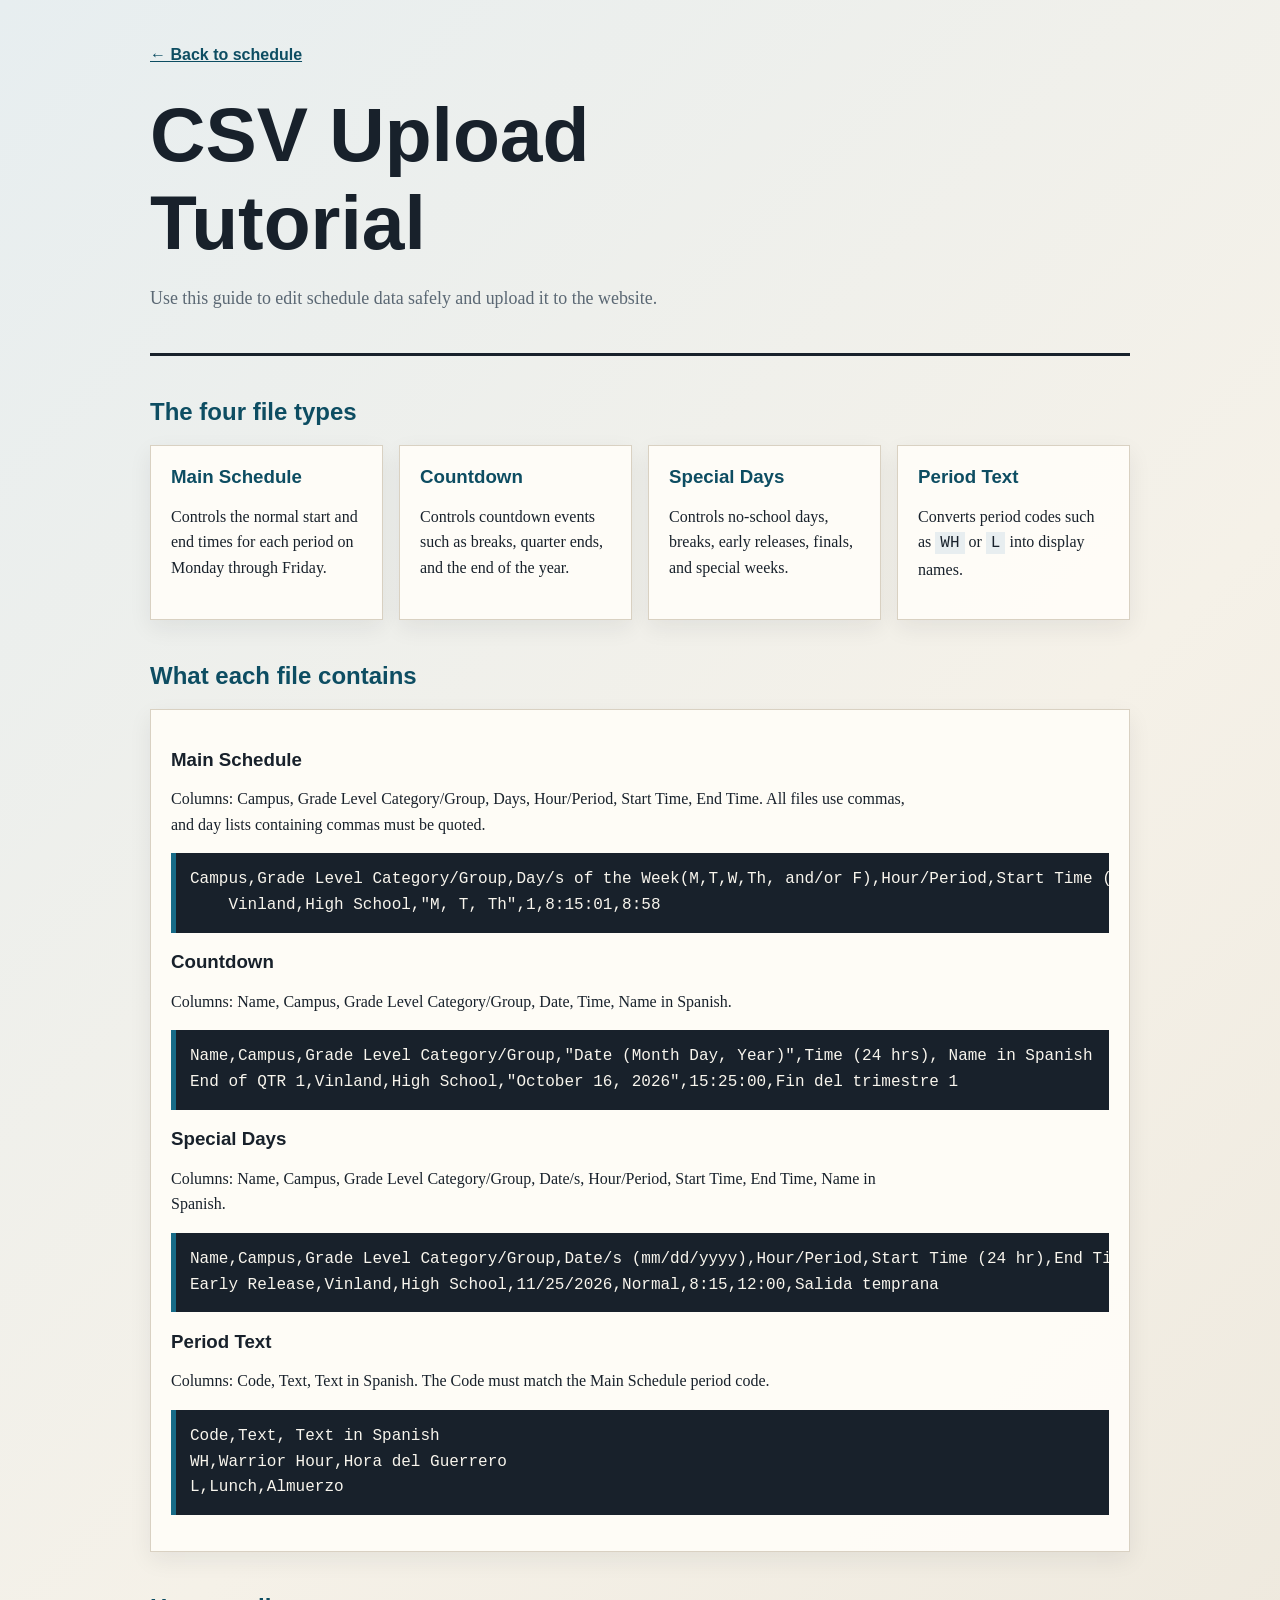
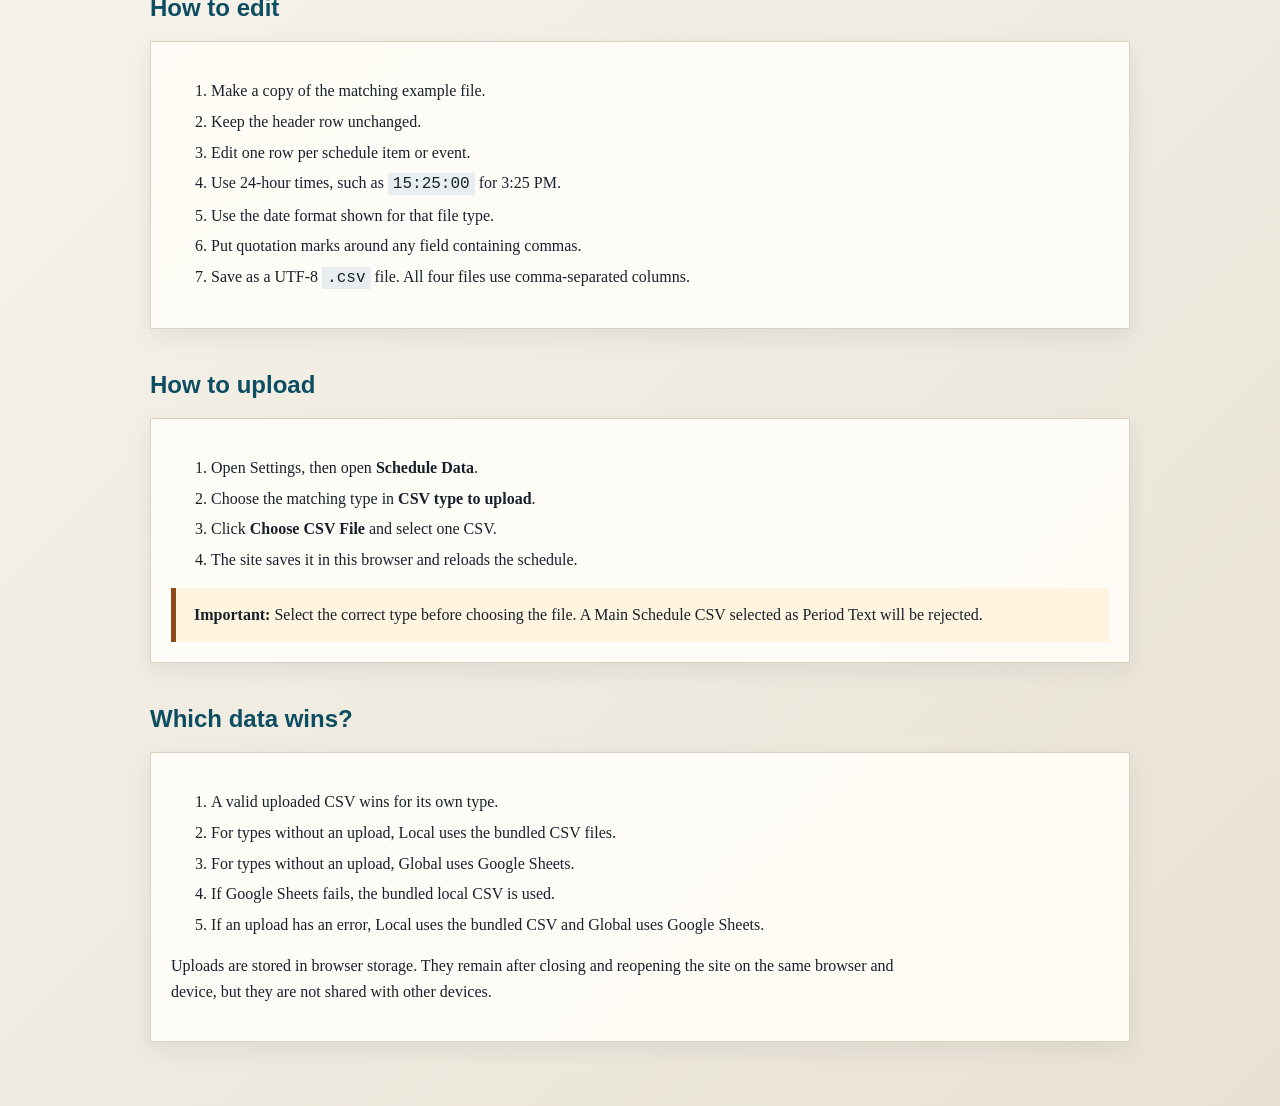
==== CSV_Upload_Tutorial.html @ 4360d19e "upload main files" ====
<!doctype html>
<html lang="en">
<head>
    <meta charset="UTF-8">
    <meta name="viewport" content="width=device-width, initial-scale=1">
    <title>CSV Upload Tutorial</title>
    <style>
        :root {
            --ink: #18212b;
            --muted: #5b6874;
            --paper: #f5f1e8;
            --panel: #fffdf8;
            --line: #d9d1c2;
            --accent: #176b87;
            --accent-dark: #0d4d62;
            --warning: #8c4b18;
        }
        * { box-sizing: border-box; }
        body {
            margin: 0;
            color: var(--ink);
            background: linear-gradient(135deg, #e7eef0, var(--paper) 45%, #e8e2d5);
            font: 16px/1.6 Georgia, "Times New Roman", serif;
        }
        main { width: min(980px, calc(100% - 32px)); margin: 0 auto; padding: 42px 0 64px; }
        header { border-bottom: 3px solid var(--ink); margin-bottom: 28px; padding-bottom: 22px; }
        h1, h2, h3 { line-height: 1.15; font-family: "Trebuchet MS", Verdana, sans-serif; }
        h1 { max-width: 720px; margin: 0 0 10px; font-size: clamp(2.2rem, 6vw, 4.8rem); letter-spacing: 0; }
        h2 { margin-top: 42px; color: var(--accent-dark); }
        h3 { margin-bottom: 6px; }
        p { max-width: 760px; }
        .lead { color: var(--muted); font-size: 1.12rem; }
        .grid { display: grid; grid-template-columns: repeat(auto-fit, minmax(220px, 1fr)); gap: 16px; }
        section, .card { background: color-mix(in srgb, var(--panel) 92%, transparent); border: 1px solid var(--line); padding: 20px; box-shadow: 0 8px 22px rgba(24, 33, 43, .07); }
        .card h3 { margin-top: 0; color: var(--accent-dark); }
        code, pre { font-family: Consolas, "Courier New", monospace; }
        code { background: #e8eef0; padding: 2px 5px; }
        pre { overflow-x: auto; padding: 14px; background: #18212b; color: #f8f5ed; border-left: 5px solid var(--accent); }
        li { margin: 5px 0; }
        .notice { border-left: 5px solid var(--warning); background: #fff4df; padding: 14px 18px; }
        .back { display: inline-block; margin-bottom: 22px; color: var(--accent-dark); font-family: "Trebuchet MS", Verdana, sans-serif; font-weight: bold; }
        @media (max-width: 600px) {
            body { font-size: 16px; line-height: 1.55; }
            main { width: min(100% - 24px, 980px); padding: 20px 0 42px; }
            header { margin-bottom: 24px; padding-bottom: 18px; }
            h1 { font-size: clamp(2.25rem, 12vw, 3.25rem); }
            h2 { margin: 32px 0 14px; font-size: 1.55rem; }
            h3 { font-size: 1.1rem; }
            .lead { margin-bottom: 0; font-size: 1.05rem; }
            .grid { gap: 12px; }
            section, .card { padding: 16px; box-shadow: 0 5px 14px rgba(24, 33, 43, .06); }
            section > :first-child { margin-top: 0; }
            section > :last-child { margin-bottom: 0; }
            pre {
                margin: 12px -2px 22px;
                padding: 12px;
                border-left-width: 4px;
                border-radius: 4px;
                font-size: 0.75rem;
                line-height: 1.45;
                -webkit-overflow-scrolling: touch;
            }
            ol { padding-left: 1.35rem; }
            li { margin: 8px 0; }
            .notice { margin-top: 18px; padding: 12px 14px; }
            .back { margin-bottom: 18px; }
        }
    </style>
</head>
<body>
<main>
    <a class="back" href="index.html">&#8592; Back to schedule</a>
    <header>
        <h1>CSV Upload Tutorial</h1>
        <p class="lead">Use this guide to edit schedule data safely and upload it to the website.</p>
    </header>

    <h2>The four file types</h2>
    <div class="grid">
        <article class="card"><h3>Main Schedule</h3><p>Controls the normal start and end times for each period on Monday through Friday.</p></article>
        <article class="card"><h3>Countdown</h3><p>Controls countdown events such as breaks, quarter ends, and the end of the year.</p></article>
        <article class="card"><h3>Special Days</h3><p>Controls no-school days, breaks, early releases, finals, and special weeks.</p></article>
        <article class="card"><h3>Period Text</h3><p>Converts period codes such as <code>WH</code> or <code>L</code> into display names.</p></article>
    </div>

    <h2>What each file contains</h2>
    <section>
        <h3>Main Schedule</h3>
        <p>Columns: Campus, Grade Level Category/Group, Days, Hour/Period, Start Time, End Time. All files use commas, and day lists containing commas must be quoted.</p>
        <pre>Campus,Grade Level Category/Group,Day/s of the Week(M,T,W,Th, and/or F),Hour/Period,Start Time (24 hr),End Time (24 hr)
    Vinland,High School,"M, T, Th",1,8:15:01,8:58</pre>

        <h3>Countdown</h3>
        <p>Columns: Name, Campus, Grade Level Category/Group, Date, Time, Name in Spanish.</p>
        <pre>Name,Campus,Grade Level Category/Group,"Date (Month Day, Year)",Time (24 hrs), Name in Spanish
End of QTR 1,Vinland,High School,"October 16, 2026",15:25:00,Fin del trimestre 1</pre>

        <h3>Special Days</h3>
        <p>Columns: Name, Campus, Grade Level Category/Group, Date/s, Hour/Period, Start Time, End Time, Name in Spanish.</p>
        <pre>Name,Campus,Grade Level Category/Group,Date/s (mm/dd/yyyy),Hour/Period,Start Time (24 hr),End Time (24 hr), Name in Spanish
Early Release,Vinland,High School,11/25/2026,Normal,8:15,12:00,Salida temprana</pre>

        <h3>Period Text</h3>
        <p>Columns: Code, Text, Text in Spanish. The Code must match the Main Schedule period code.</p>
        <pre>Code,Text, Text in Spanish
WH,Warrior Hour,Hora del Guerrero
L,Lunch,Almuerzo</pre>
    </section>

    <h2>How to edit</h2>
    <section>
        <ol>
            <li>Make a copy of the matching example file.</li>
            <li>Keep the header row unchanged.</li>
            <li>Edit one row per schedule item or event.</li>
            <li>Use 24-hour times, such as <code>15:25:00</code> for 3:25 PM.</li>
            <li>Use the date format shown for that file type.</li>
            <li>Put quotation marks around any field containing commas.</li>
            <li>Save as a UTF-8 <code>.csv</code> file. All four files use comma-separated columns.</li>
        </ol>
    </section>

    <h2>How to upload</h2>
    <section>
        <ol>
            <li>Open Settings, then open <strong>Schedule Data</strong>.</li>
            <li>Choose the matching type in <strong>CSV type to upload</strong>.</li>
            <li>Click <strong>Choose CSV File</strong> and select one CSV.</li>
            <li>The site saves it in this browser and reloads the schedule.</li>
        </ol>
        <div class="notice"><strong>Important:</strong> Select the correct type before choosing the file. A Main Schedule CSV selected as Period Text will be rejected.</div>
    </section>

    <h2>Which data wins?</h2>
    <section>
        <ol>
            <li>A valid uploaded CSV wins for its own type.</li>
            <li>For types without an upload, Local uses the bundled CSV files.</li>
            <li>For types without an upload, Global uses Google Sheets.</li>
            <li>If Google Sheets fails, the bundled local CSV is used.</li>
            <li>If an upload has an error, Local uses the bundled CSV and Global uses Google Sheets.</li>
        </ol>
        <p>Uploads are stored in browser storage. They remain after closing and reopening the site on the same browser and device, but they are not shared with other devices.</p>
    </section>
</main>
</body>
</html>
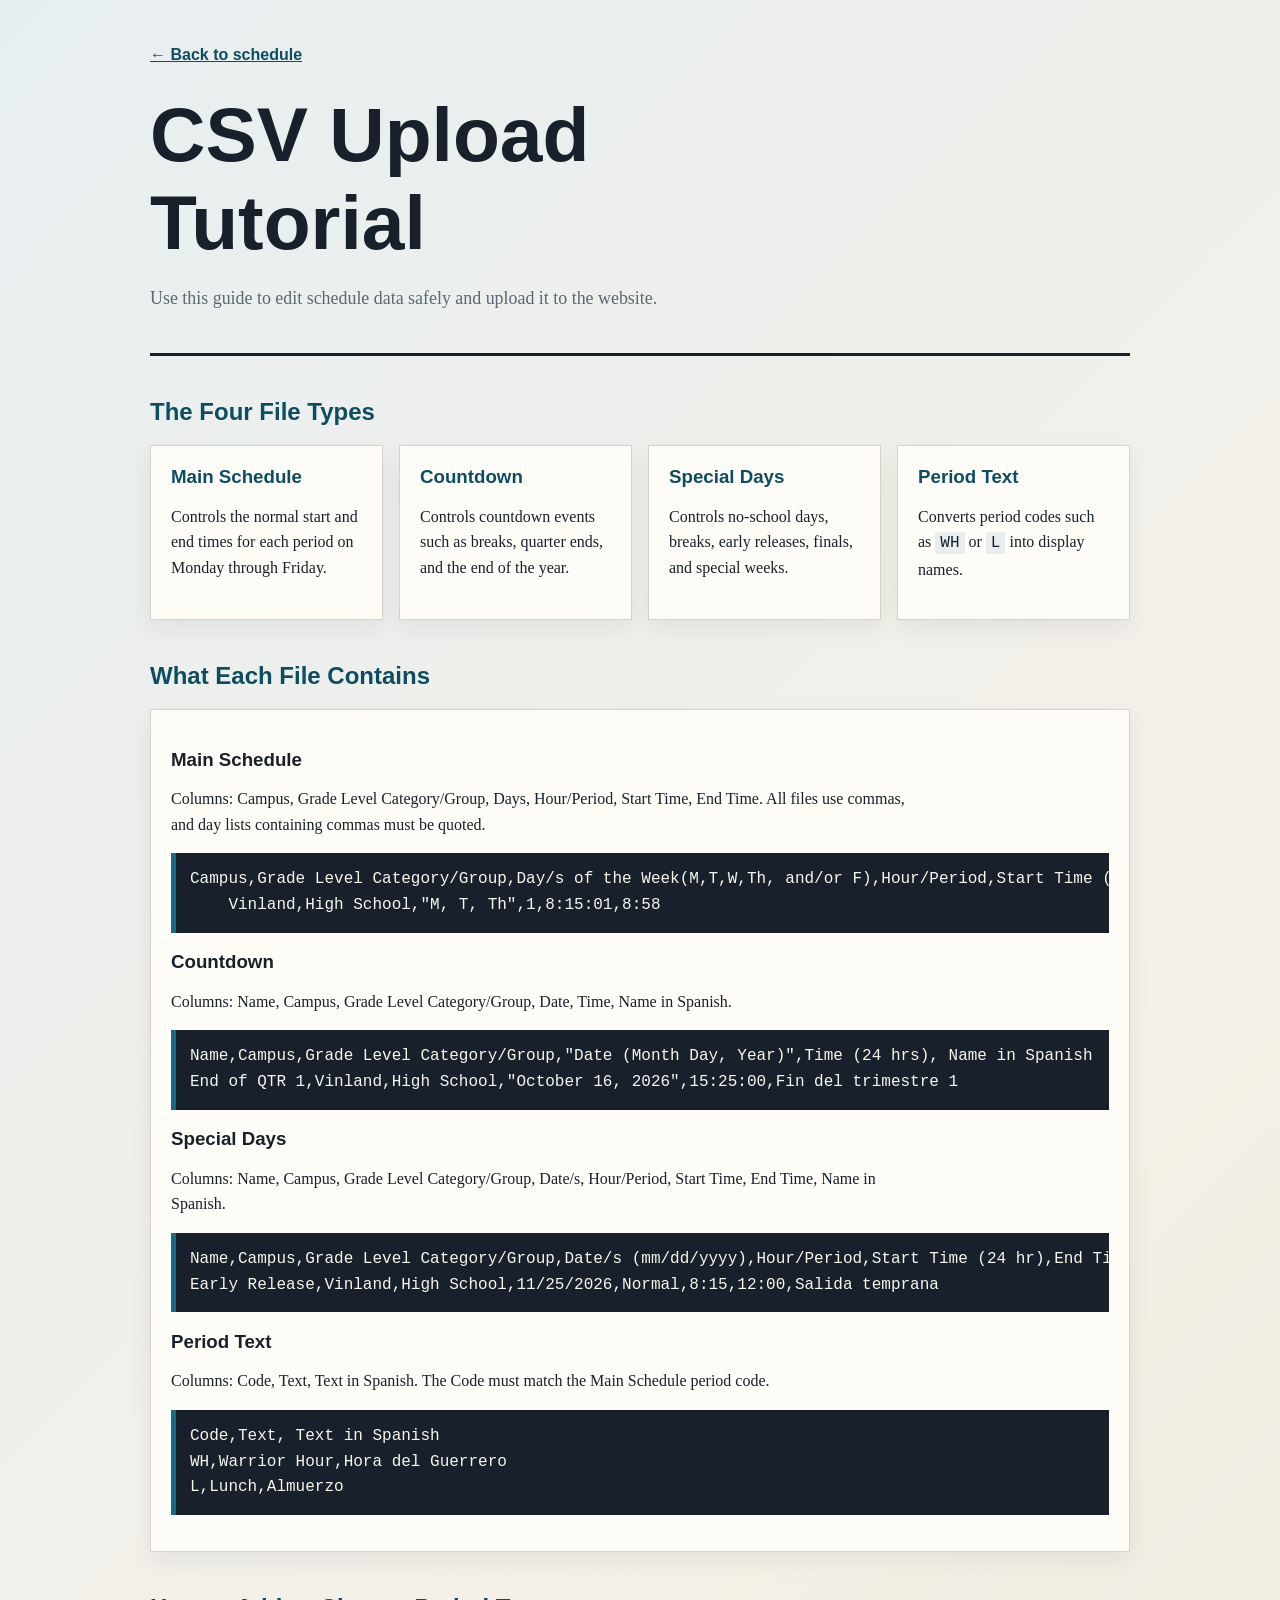
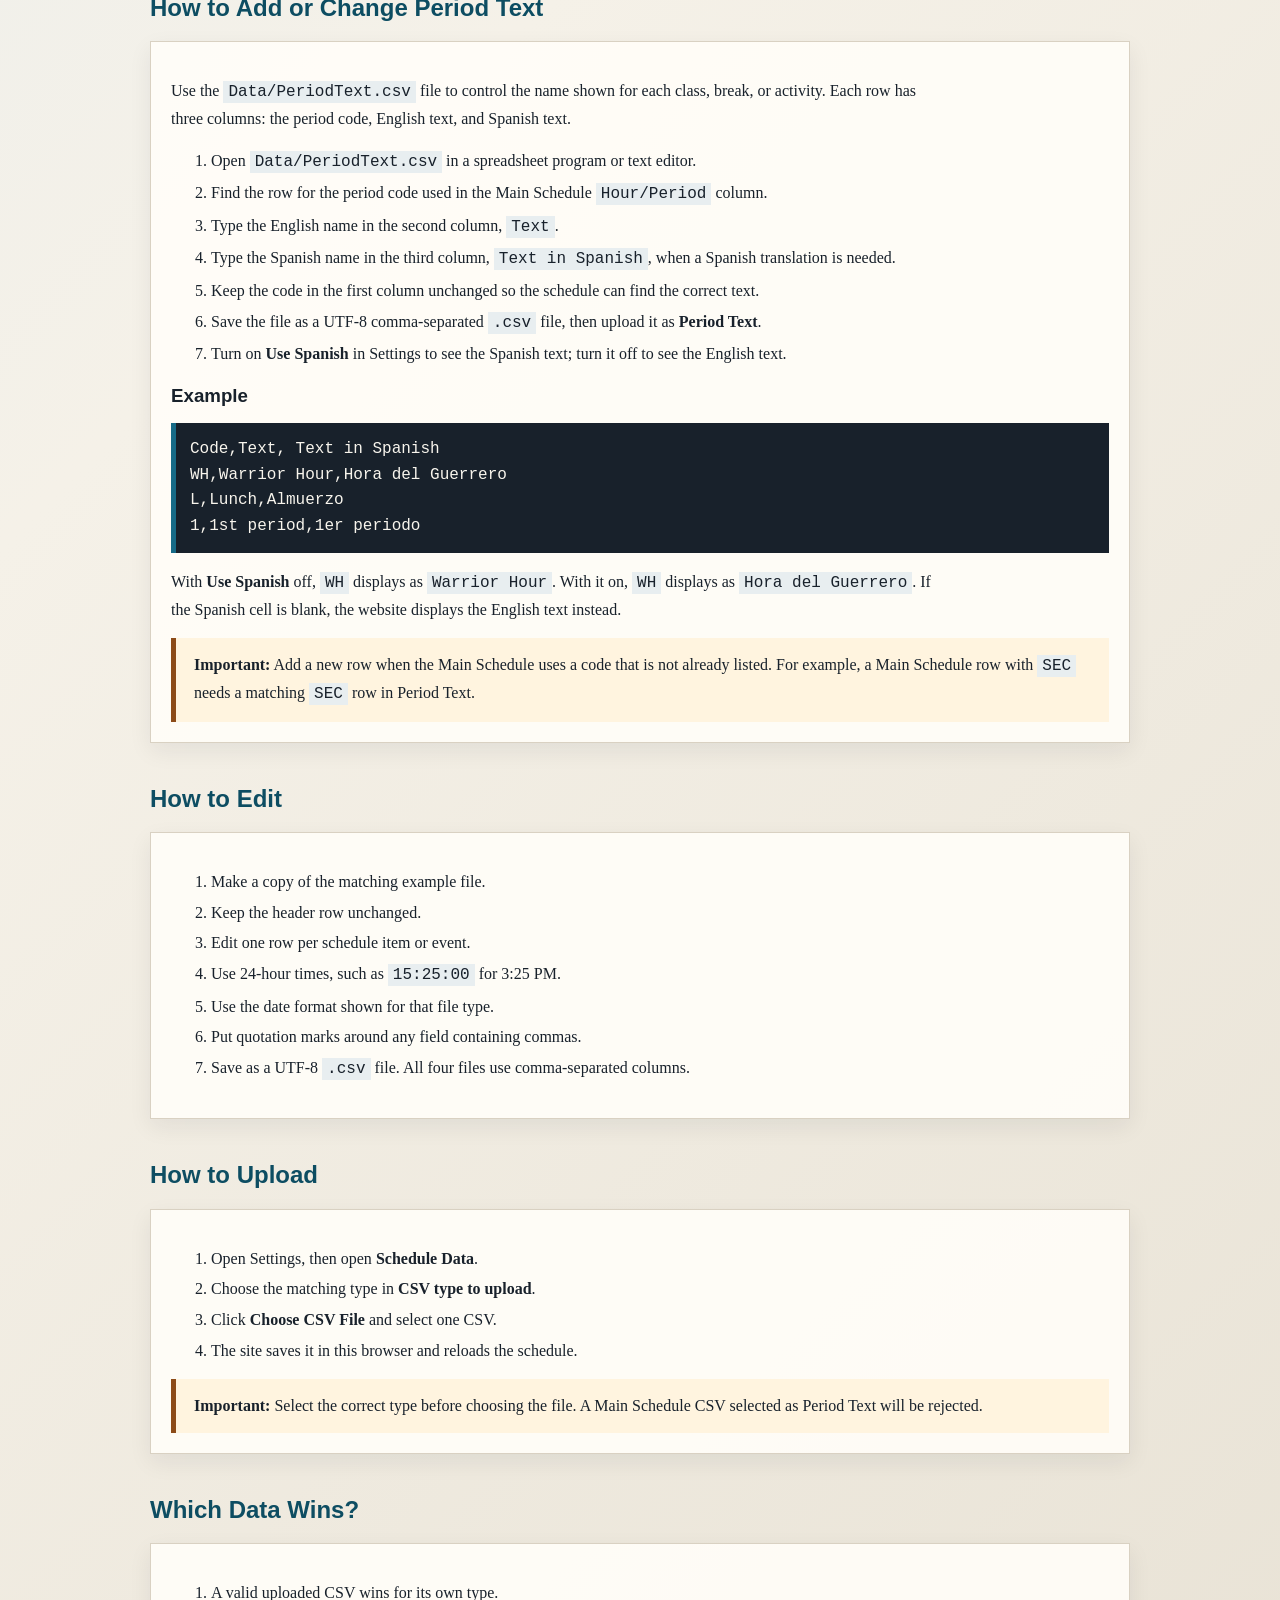
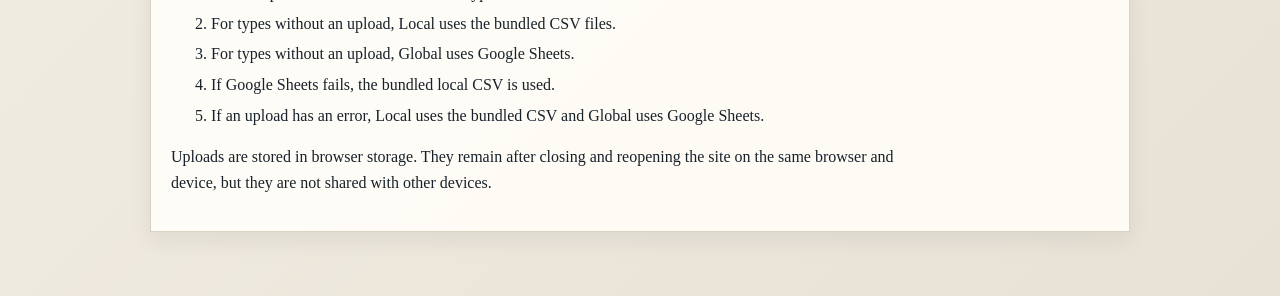
==== commit d9538102: "fix countdown bugs" ====
--- a/CSV_Upload_Tutorial.html
+++ b/CSV_Upload_Tutorial.html
@@ -75,7 +75,7 @@
         <p class="lead">Use this guide to edit schedule data safely and upload it to the website.</p>
     </header>
 
-    <h2>The four file types</h2>
+    <h2>The Four File Types</h2>
     <div class="grid">
         <article class="card"><h3>Main Schedule</h3><p>Controls the normal start and end times for each period on Monday through Friday.</p></article>
         <article class="card"><h3>Countdown</h3><p>Controls countdown events such as breaks, quarter ends, and the end of the year.</p></article>
@@ -83,7 +83,7 @@
         <article class="card"><h3>Period Text</h3><p>Converts period codes such as <code>WH</code> or <code>L</code> into display names.</p></article>
     </div>
 
-    <h2>What each file contains</h2>
+    <h2>What Each File Contains</h2>
     <section>
         <h3>Main Schedule</h3>
         <p>Columns: Campus, Grade Level Category/Group, Days, Hour/Period, Start Time, End Time. All files use commas, and day lists containing commas must be quoted.</p>
@@ -107,7 +107,28 @@
 L,Lunch,Almuerzo</pre>
     </section>
 
-    <h2>How to edit</h2>
+    <h2>How to Add or Change Period Text</h2>
+    <section>
+        <p>Use the <code>Data/PeriodText.csv</code> file to control the name shown for each class, break, or activity. Each row has three columns: the period code, English text, and Spanish text.</p>
+        <ol>
+            <li>Open <code>Data/PeriodText.csv</code> in a spreadsheet program or text editor.</li>
+            <li>Find the row for the period code used in the Main Schedule <code>Hour/Period</code> column.</li>
+            <li>Type the English name in the second column, <code>Text</code>.</li>
+            <li>Type the Spanish name in the third column, <code>Text in Spanish</code>, when a Spanish translation is needed.</li>
+            <li>Keep the code in the first column unchanged so the schedule can find the correct text.</li>
+            <li>Save the file as a UTF-8 comma-separated <code>.csv</code> file, then upload it as <strong>Period Text</strong>.</li>
+            <li>Turn on <strong>Use Spanish</strong> in Settings to see the Spanish text; turn it off to see the English text.</li>
+        </ol>
+        <h3>Example</h3>
+        <pre>Code,Text, Text in Spanish
+WH,Warrior Hour,Hora del Guerrero
+L,Lunch,Almuerzo
+1,1st period,1er periodo</pre>
+        <p>With <strong>Use Spanish</strong> off, <code>WH</code> displays as <code>Warrior Hour</code>. With it on, <code>WH</code> displays as <code>Hora del Guerrero</code>. If the Spanish cell is blank, the website displays the English text instead.</p>
+        <div class="notice"><strong>Important:</strong> Add a new row when the Main Schedule uses a code that is not already listed. For example, a Main Schedule row with <code>SEC</code> needs a matching <code>SEC</code> row in Period Text.</div>
+    </section>
+
+    <h2>How to Edit</h2>
     <section>
         <ol>
             <li>Make a copy of the matching example file.</li>
@@ -120,7 +141,7 @@
         </ol>
     </section>
 
-    <h2>How to upload</h2>
+    <h2>How to Upload</h2>
     <section>
         <ol>
             <li>Open Settings, then open <strong>Schedule Data</strong>.</li>
@@ -131,7 +152,7 @@
         <div class="notice"><strong>Important:</strong> Select the correct type before choosing the file. A Main Schedule CSV selected as Period Text will be rejected.</div>
     </section>
 
-    <h2>Which data wins?</h2>
+    <h2>Which Data Wins?</h2>
     <section>
         <ol>
             <li>A valid uploaded CSV wins for its own type.</li>
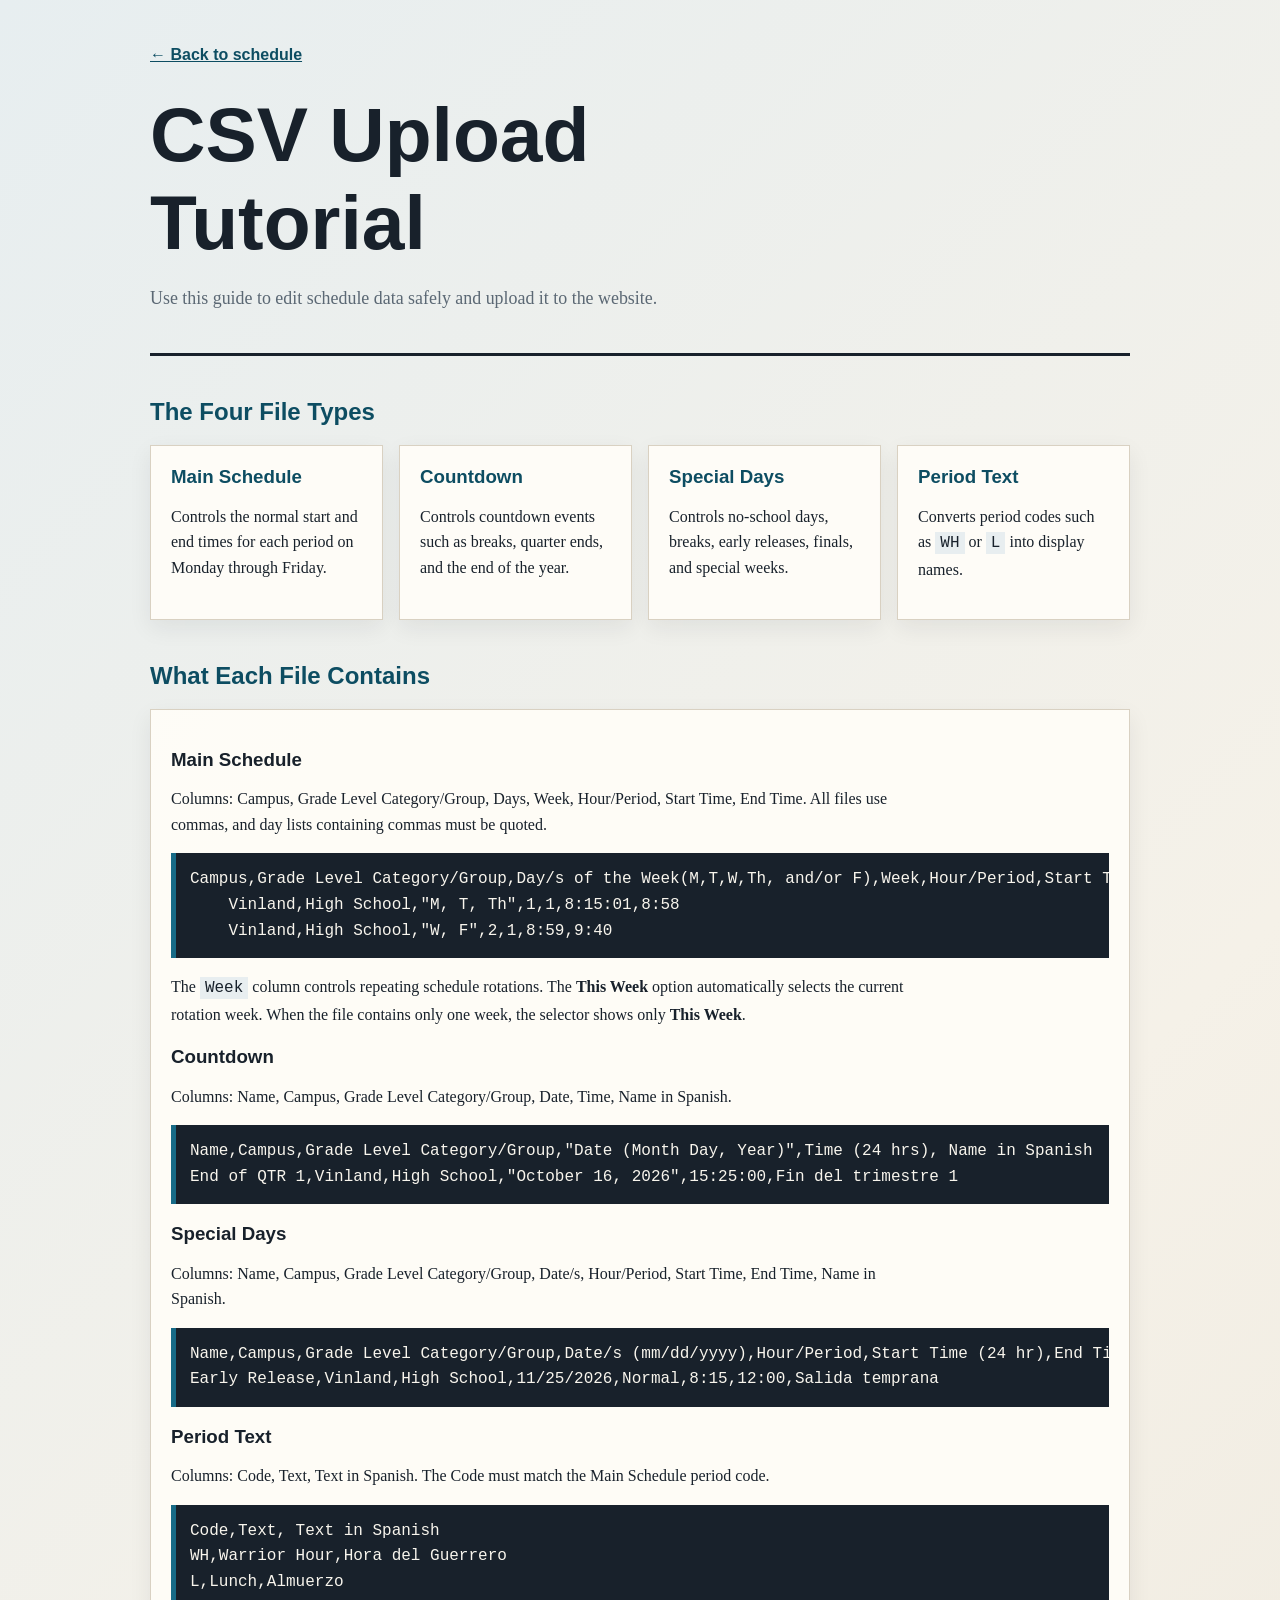
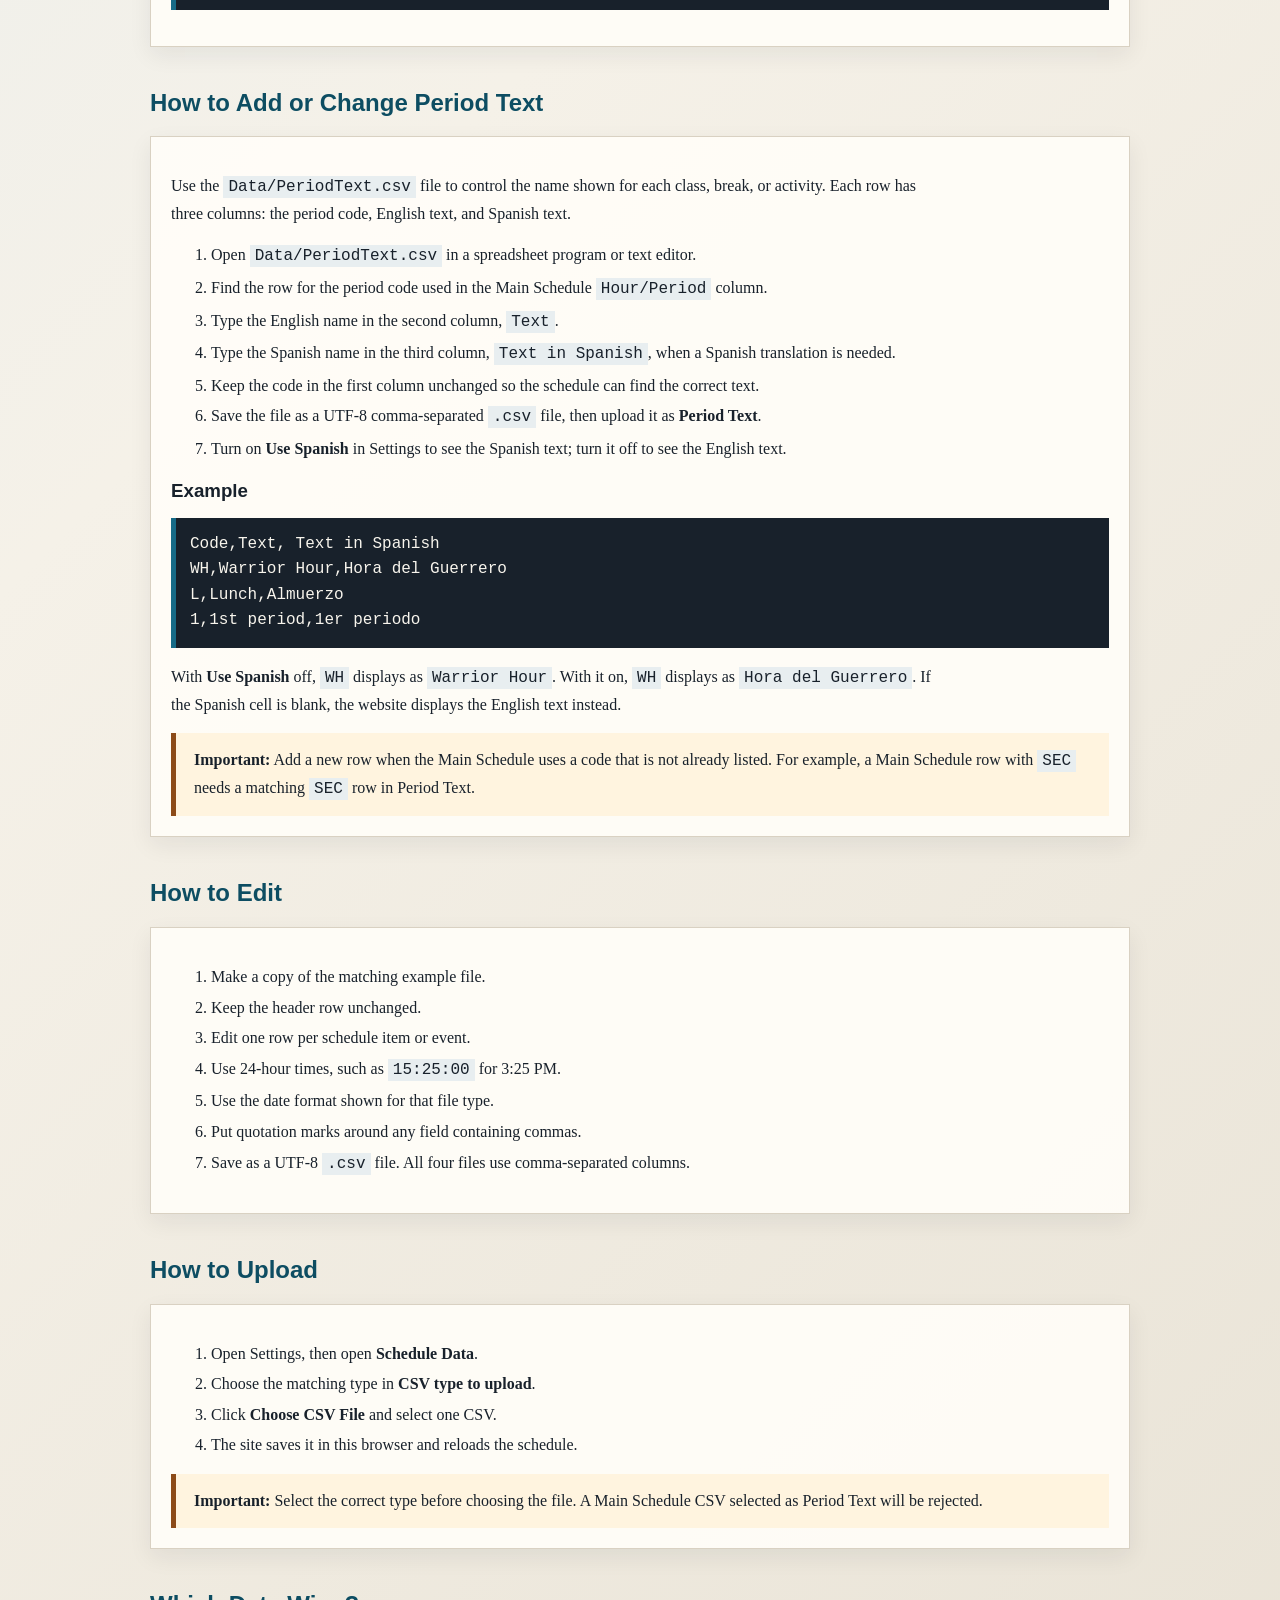
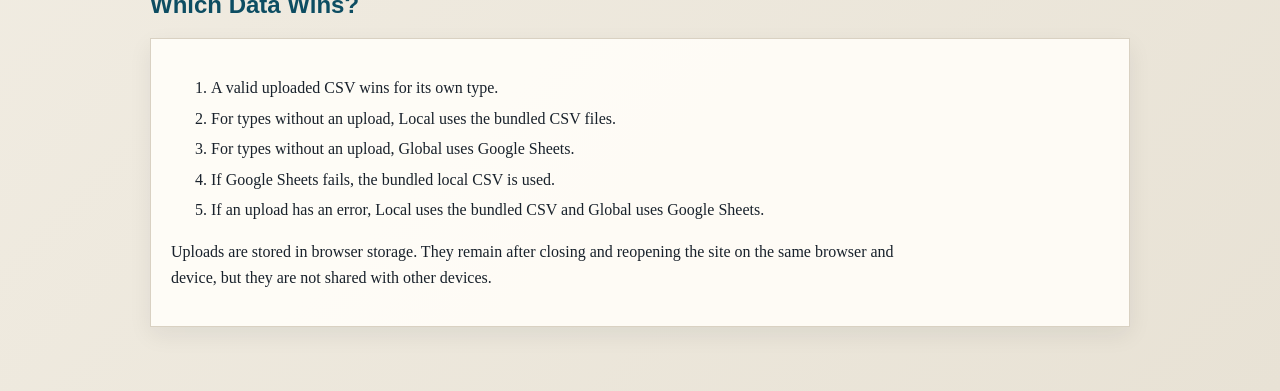
==== commit a5a2b26c: "added more custimabltey and other things" ====
--- a/CSV_Upload_Tutorial.html
+++ b/CSV_Upload_Tutorial.html
@@ -86,9 +86,11 @@
     <h2>What Each File Contains</h2>
     <section>
         <h3>Main Schedule</h3>
-        <p>Columns: Campus, Grade Level Category/Group, Days, Hour/Period, Start Time, End Time. All files use commas, and day lists containing commas must be quoted.</p>
-        <pre>Campus,Grade Level Category/Group,Day/s of the Week(M,T,W,Th, and/or F),Hour/Period,Start Time (24 hr),End Time (24 hr)
-    Vinland,High School,"M, T, Th",1,8:15:01,8:58</pre>
+        <p>Columns: Campus, Grade Level Category/Group, Days, Week, Hour/Period, Start Time, End Time. All files use commas, and day lists containing commas must be quoted.</p>
+        <pre>Campus,Grade Level Category/Group,Day/s of the Week(M,T,W,Th, and/or F),Week,Hour/Period,Start Time (24 hr),End Time (24 hr)
+    Vinland,High School,"M, T, Th",1,1,8:15:01,8:58
+    Vinland,High School,"W, F",2,1,8:59,9:40</pre>
+        <p>The <code>Week</code> column controls repeating schedule rotations. The <strong>This Week</strong> option automatically selects the current rotation week. When the file contains only one week, the selector shows only <strong>This Week</strong>.</p>
 
         <h3>Countdown</h3>
         <p>Columns: Name, Campus, Grade Level Category/Group, Date, Time, Name in Spanish.</p>
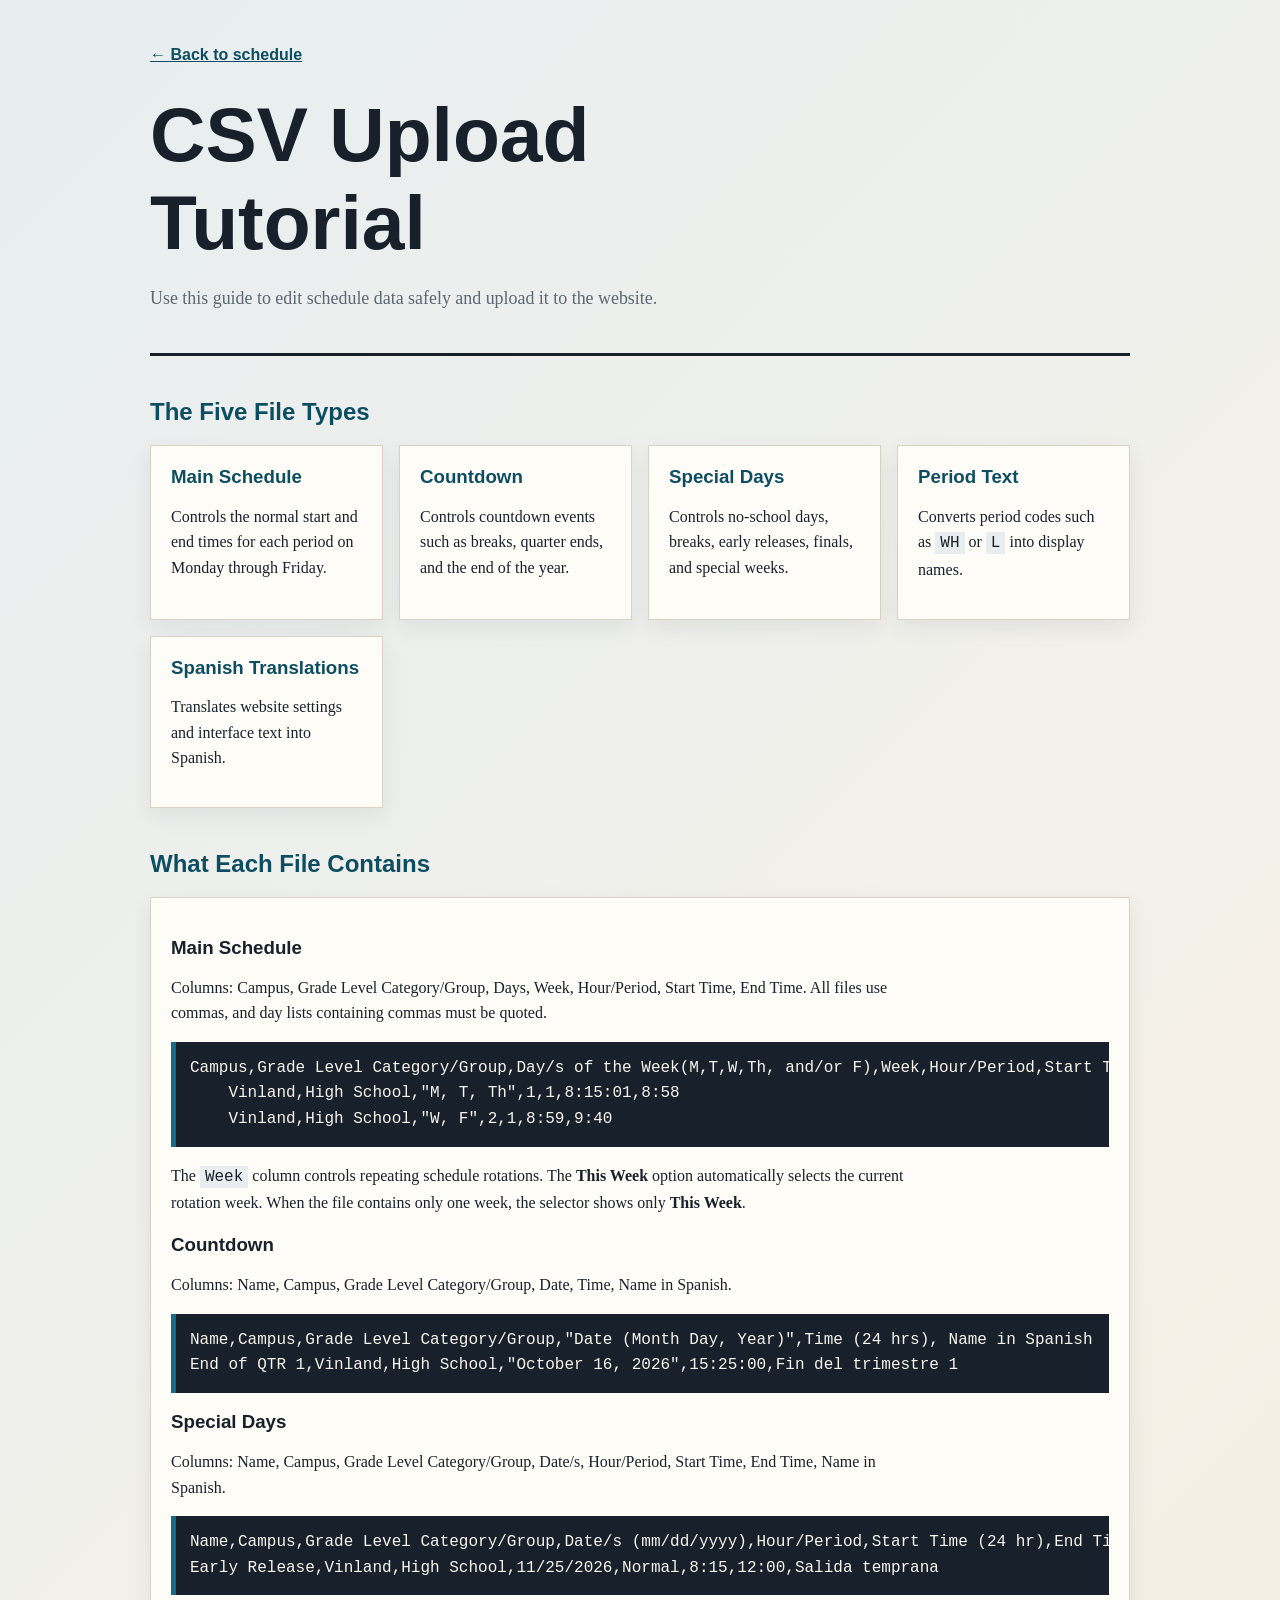
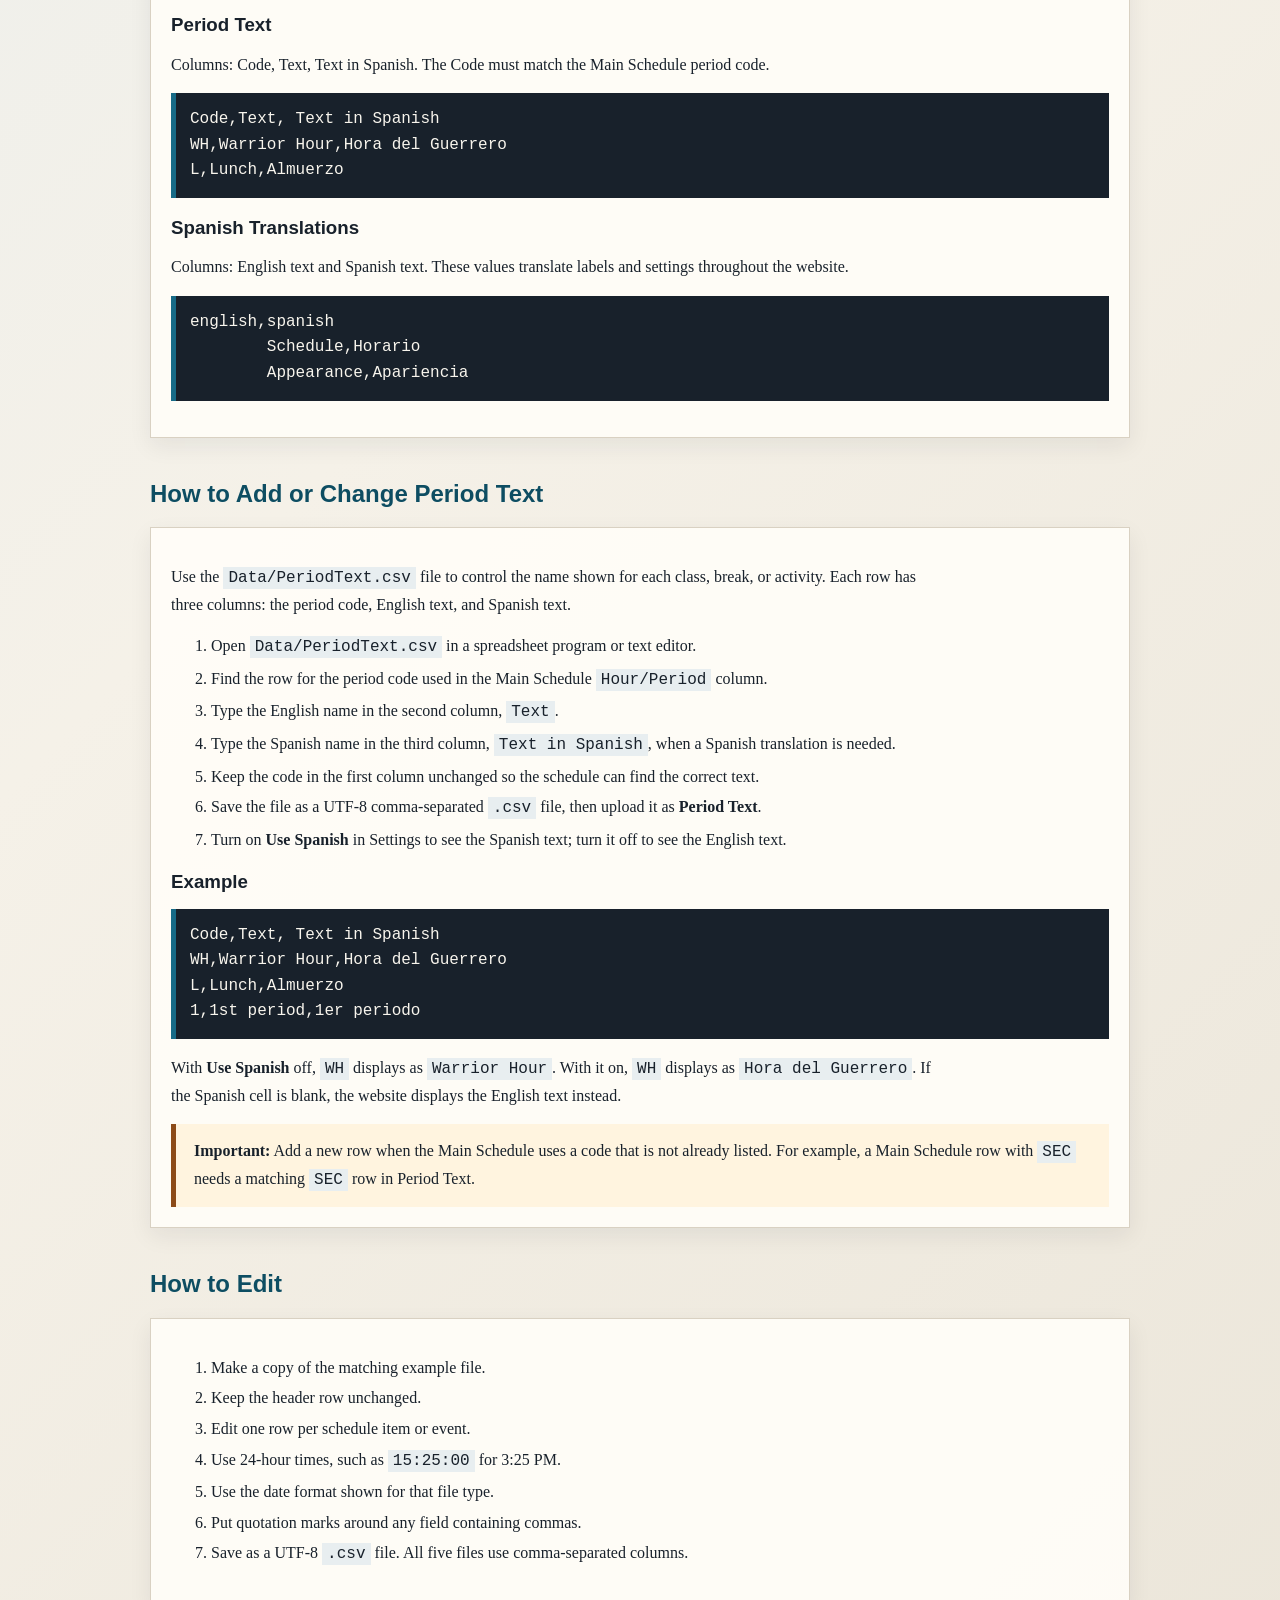
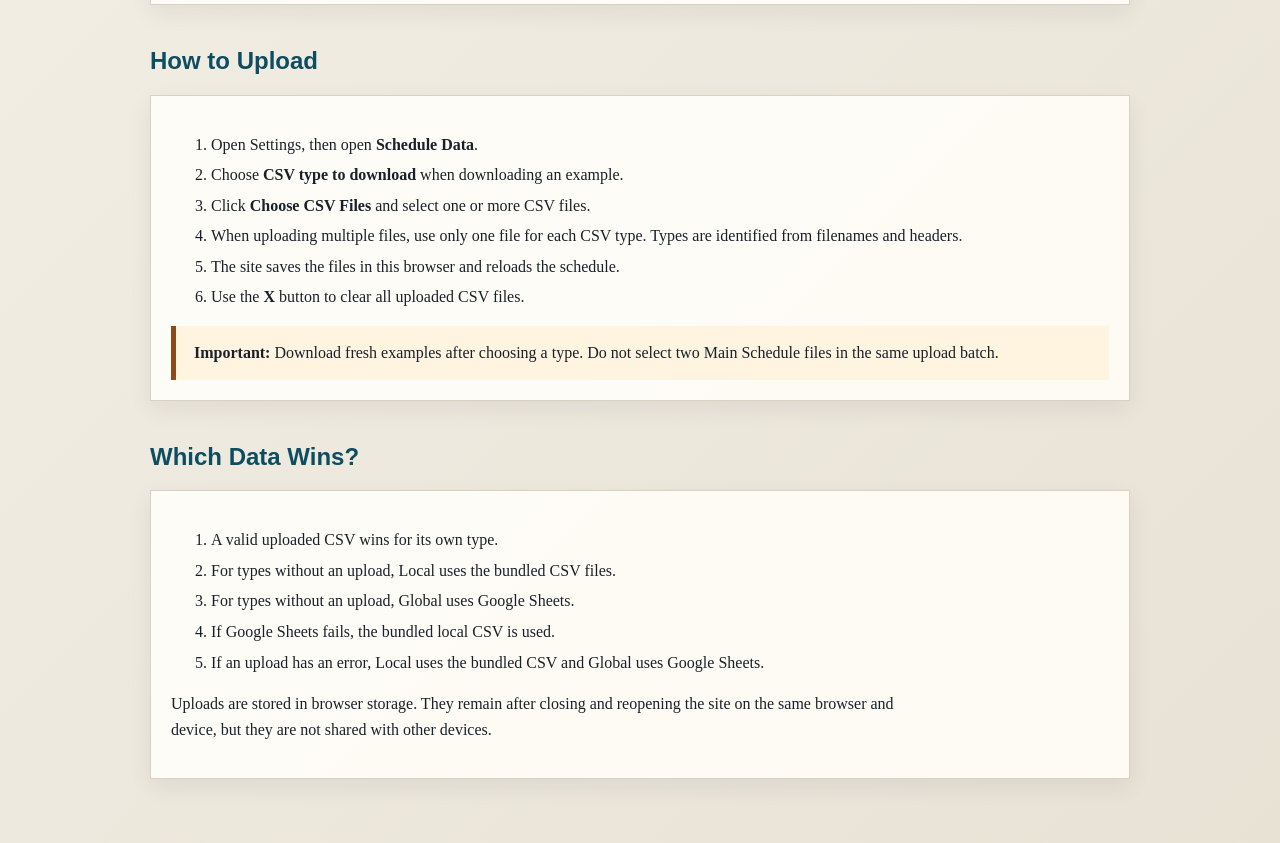
==== commit e5747a75: "csv upload bugs fixed" ====
--- a/CSV_Upload_Tutorial.html
+++ b/CSV_Upload_Tutorial.html
@@ -75,12 +75,13 @@
         <p class="lead">Use this guide to edit schedule data safely and upload it to the website.</p>
     </header>
 
-    <h2>The Four File Types</h2>
+    <h2>The Five File Types</h2>
     <div class="grid">
         <article class="card"><h3>Main Schedule</h3><p>Controls the normal start and end times for each period on Monday through Friday.</p></article>
         <article class="card"><h3>Countdown</h3><p>Controls countdown events such as breaks, quarter ends, and the end of the year.</p></article>
         <article class="card"><h3>Special Days</h3><p>Controls no-school days, breaks, early releases, finals, and special weeks.</p></article>
         <article class="card"><h3>Period Text</h3><p>Converts period codes such as <code>WH</code> or <code>L</code> into display names.</p></article>
+        <article class="card"><h3>Spanish Translations</h3><p>Translates website settings and interface text into Spanish.</p></article>
     </div>
 
     <h2>What Each File Contains</h2>
@@ -107,6 +108,11 @@
         <pre>Code,Text, Text in Spanish
 WH,Warrior Hour,Hora del Guerrero
 L,Lunch,Almuerzo</pre>
+            <h3>Spanish Translations</h3>
+            <p>Columns: English text and Spanish text. These values translate labels and settings throughout the website.</p>
+            <pre>english,spanish
+        Schedule,Horario
+        Appearance,Apariencia</pre>
     </section>
 
     <h2>How to Add or Change Period Text</h2>
@@ -139,7 +145,7 @@
             <li>Use 24-hour times, such as <code>15:25:00</code> for 3:25 PM.</li>
             <li>Use the date format shown for that file type.</li>
             <li>Put quotation marks around any field containing commas.</li>
-            <li>Save as a UTF-8 <code>.csv</code> file. All four files use comma-separated columns.</li>
+            <li>Save as a UTF-8 <code>.csv</code> file. All five files use comma-separated columns.</li>
         </ol>
     </section>
 
@@ -147,11 +153,13 @@
     <section>
         <ol>
             <li>Open Settings, then open <strong>Schedule Data</strong>.</li>
-            <li>Choose the matching type in <strong>CSV type to upload</strong>.</li>
-            <li>Click <strong>Choose CSV File</strong> and select one CSV.</li>
-            <li>The site saves it in this browser and reloads the schedule.</li>
+            <li>Choose <strong>CSV type to download</strong> when downloading an example.</li>
+            <li>Click <strong>Choose CSV Files</strong> and select one or more CSV files.</li>
+            <li>When uploading multiple files, use only one file for each CSV type. Types are identified from filenames and headers.</li>
+            <li>The site saves the files in this browser and reloads the schedule.</li>
+            <li>Use the <strong>X</strong> button to clear all uploaded CSV files.</li>
         </ol>
-        <div class="notice"><strong>Important:</strong> Select the correct type before choosing the file. A Main Schedule CSV selected as Period Text will be rejected.</div>
+        <div class="notice"><strong>Important:</strong> Download fresh examples after choosing a type. Do not select two Main Schedule files in the same upload batch.</div>
     </section>
 
     <h2>Which Data Wins?</h2>
